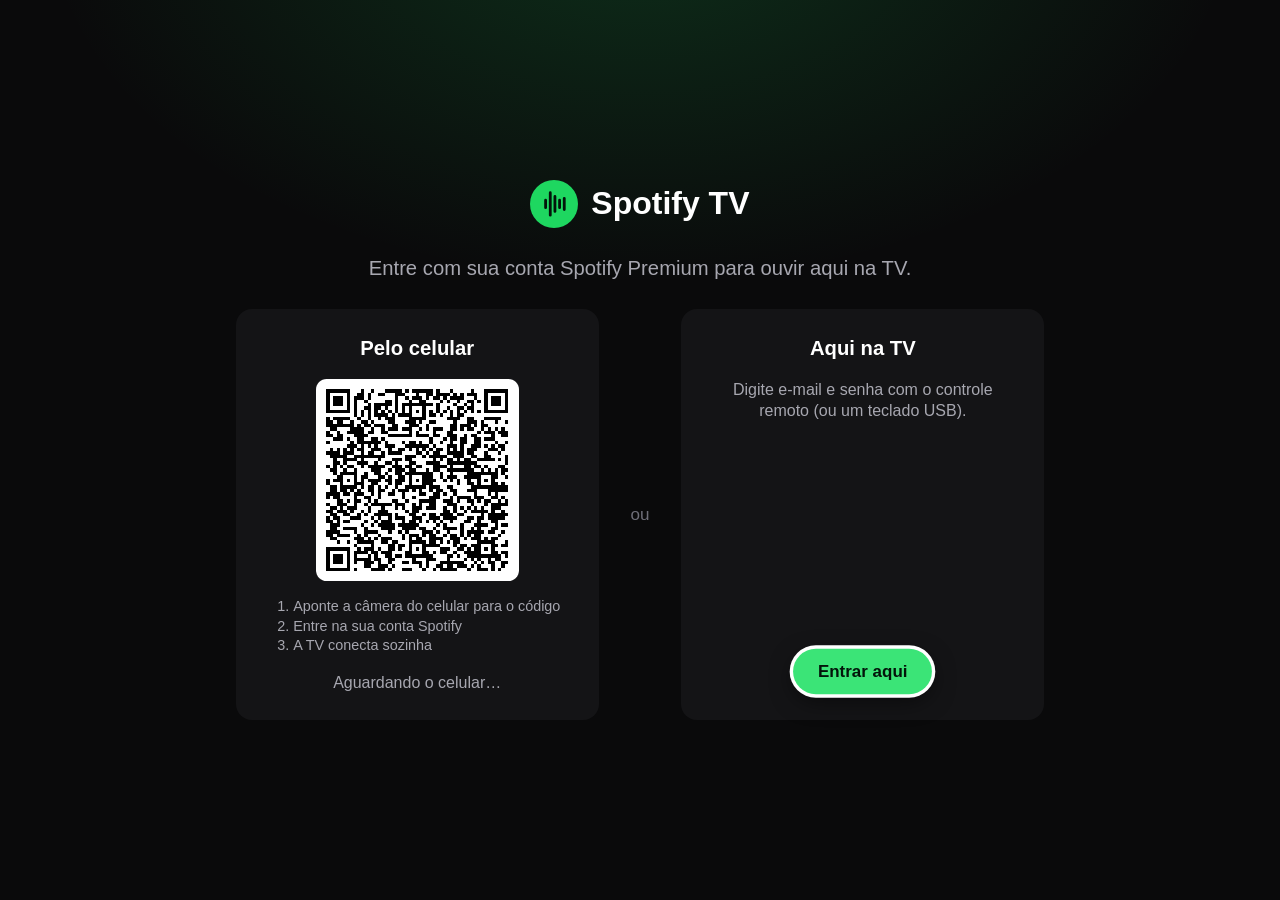
==== index.html @ 514348ba "Letras sincronizadas via LRCLIB na tela Tocando agora Co-Authored-By: Claude Opus 5.5 <noreply@anthr" ====
<!doctype html>
<html lang="pt-BR">
<head>
  <meta charset="utf-8">
  <meta name="viewport" content="width=device-width, initial-scale=1">
  <title>Spotify TV</title>
  <link rel="icon" href="data:,">
  <link rel="preconnect" href="https://api.spotify.com">
  <link rel="preconnect" href="https://i.scdn.co">
  <link rel="stylesheet" href="css/app.css">
  <script src="vendor/qrcode.js"></script>
  <script type="module" src="js/app.js"></script>
</head>
<body>
  <div id="boot" class="boot"><div class="spinner"></div></div>

  <!-- Configuração pendente (sem Client ID) -->
  <section id="setup" class="screen setup" hidden>
    <div class="brand big"><span class="brand-mark" data-icon="waves"></span>Spotify TV</div>
    <h1>Falta configurar o Client ID</h1>
    <ol class="setup-steps">
      <li>Crie um app em <b>developer.spotify.com/dashboard</b> marcando “Web API” e “Web Playback SDK”.</li>
      <li>Em <b>Redirect URIs</b>, cadastre exatamente: <code id="setup-redirect"></code></li>
      <li>Copie o <b>Client ID</b> para <code>js/config.js</code> e publique de novo.</li>
    </ol>
  </section>

  <!-- Login -->
  <section id="login" class="screen login" hidden>
    <div class="brand big"><span class="brand-mark" data-icon="waves"></span>Spotify TV</div>
    <p class="login-lead">Entre com sua conta Spotify Premium para ouvir aqui na TV.</p>
    <div class="login-options">
      <div class="login-card">
        <h2>Pelo celular</h2>
        <div id="qr" class="qr"><div class="spinner"></div></div>
        <ol class="steps">
          <li>Aponte a câmera do celular para o código</li>
          <li>Entre na sua conta Spotify</li>
          <li>A TV conecta sozinha</li>
        </ol>
        <p id="pair-status" class="muted">Aguardando o celular…</p>
      </div>
      <div class="login-or">ou</div>
      <div class="login-card">
        <h2>Aqui na TV</h2>
        <p class="muted">Digite e-mail e senha com o controle remoto (ou um teclado USB).</p>
        <div class="btn primary" data-focus data-autofocus data-action="login-tv">Entrar aqui</div>
      </div>
    </div>
    <p id="login-error" class="login-error" hidden></p>
  </section>

  <!-- App -->
  <div id="app" class="app" hidden>
    <nav id="sidebar" class="sidebar" data-zone data-clip data-exits="right">
      <div class="brand"><span class="slot"><span class="brand-mark" data-icon="waves"></span></span><span class="label">Spotify TV</span></div>
      <div class="nav-item" data-focus data-key="nav-home" data-action="nav" data-view="home"><span class="slot" data-icon="home" data-dual></span><span class="label">Início</span></div>
      <div class="nav-item" data-focus data-key="nav-search" data-action="nav" data-view="search"><span class="slot" data-icon="search" data-dual></span><span class="label">Buscar</span></div>
      <div class="nav-item" data-focus data-key="nav-library" data-action="nav" data-view="library"><span class="slot" data-icon="library" data-dual></span><span class="label">Biblioteca</span></div>
      <div class="nav-item" data-focus data-key="nav-np" data-action="now-playing"><span class="slot" data-icon="nowPlaying" data-dual></span><span class="label">Tocando agora</span></div>
      <div class="nav-item" data-focus data-key="nav-devices" data-action="nav" data-view="devices"><span class="slot" data-icon="speaker" data-dual></span><span class="label">Dispositivos</span></div>

      <div class="sidebar-foot">
        <ul class="legend">
          <li><span class="slot"><i class="k-red"></i></span><span class="label">Tocando agora</span></li>
          <li><span class="slot"><i class="k-green"></i></span><span class="label">Buscar</span></li>
          <li><span class="slot"><i class="k-yellow"></i></span><span class="label">Biblioteca</span></li>
          <li><span class="slot"><i class="k-blue"></i></span><span class="label">Dispositivos</span></li>
        </ul>
        <div id="user-chip" class="user-chip"></div>
      </div>
    </nav>

    <main id="content" class="content" data-zone data-exits="left down"></main>

    <footer id="mini" class="mini empty" data-zone data-exits="up left">
      <div class="mini-track" data-focus data-key="mini-open" data-action="now-playing">
        <img id="mini-art" class="mini-art blank" alt="">
        <div class="mini-text"><div id="mini-title" class="mini-title"></div><div id="mini-artist" class="mini-artist"></div></div>
      </div>
      <div class="mini-center">
        <div class="mini-controls">
          <div class="cbtn" data-focus data-key="mini-prev" data-action="prev" data-icon="prev"></div>
          <div class="cbtn main" id="mini-toggle" data-focus data-key="mini-toggle" data-action="toggle"></div>
          <div class="cbtn" data-focus data-key="mini-next" data-action="next" data-icon="next"></div>
        </div>
        <div class="mini-progress"><span id="mini-pos">0:00</span><div class="bar"><div id="mini-bar" class="bar-fill"></div></div><span id="mini-dur">0:00</span></div>
      </div>
      <div id="mini-device" class="mini-device"></div>
    </footer>
  </div>

  <!-- Tocando agora (tela cheia) -->
  <section id="np" class="np" hidden>
    <img id="np-bg-art" class="np-bg-art" alt="">
    <div class="np-bg"></div>
    <div class="np-top"><div class="eyebrow" id="np-device"></div><div id="np-clock" class="np-clock"></div></div>
    <div class="np-main">
      <img id="np-art" class="np-art" alt="">
      <div class="np-info" data-zone data-exits="right">
        <div class="np-text">
          <h1 id="np-title" class="np-title"></h1>
          <div id="np-artist" class="np-artist"></div>
          <div id="np-album" class="np-album"></div>
        </div>
        <div class="np-progress" data-focus data-seek data-key="np-seek" data-action="seek">
          <div class="bar"><div id="np-bar" class="bar-fill"></div></div>
          <div class="np-times"><span id="np-pos">0:00</span><span id="np-dur">0:00</span></div>
        </div>
        <div class="np-controls">
          <div class="cbtn" id="np-shuffle" data-focus data-key="np-shuffle" data-action="shuffle" data-icon="shuffle"></div>
          <div class="cbtn" data-focus data-key="np-prev" data-action="prev" data-icon="prev"></div>
          <div class="cbtn main" id="np-toggle" data-focus data-autofocus data-key="np-toggle" data-action="toggle"></div>
          <div class="cbtn" data-focus data-key="np-next" data-action="next" data-icon="next"></div>
          <div class="cbtn" id="np-repeat" data-focus data-key="np-repeat" data-action="repeat"></div>
          <div class="cbtn" id="np-like" data-focus data-key="np-like" data-action="like"></div>
        </div>
        <div class="np-actions">
          <div class="cbtn pill" id="np-lyrics-btn" data-focus data-key="np-lyrics" data-action="lyrics"><span class="pill-ic" data-icon="lyrics"></span><span>Letra</span></div>
        </div>
      </div>
      <aside class="np-queue" id="np-queue" data-zone data-exits="left" hidden>
        <div class="eyebrow">A seguir</div>
        <div id="np-queue-list" class="np-queue-list"></div>
      </aside>
    </div>
    <div class="np-hint">Na barra de progresso, ◀ ▶ volta/avança 10s · Voltar fecha</div>

    <!-- Letra em tela cheia -->
    <div id="np-lyrics" class="np-lyrics" hidden>
      <div class="lyr-side">
        <img id="lyr-art" class="lyr-art" alt="">
        <div id="lyr-title" class="lyr-title"></div>
        <div id="lyr-artist" class="lyr-artist"></div>
        <div class="bar"><div id="lyr-bar" class="bar-fill"></div></div>
      </div>
      <div id="lyr-scroll" class="lyr-scroll"><div id="lyr-lines" class="lyr-lines"></div></div>
      <div class="lyr-focus" data-focus data-autofocus data-seek data-key="lyr" data-action="toggle"></div>
      <div class="lyr-foot"><span id="lyr-hint">OK pausa · ◀ ▶ 10s · Voltar fecha a letra</span><span>Letras: LRCLIB</span></div>
    </div>
  </section>

  <div id="dialog" class="dialog" hidden>
    <div class="dialog-box">
      <p id="dialog-text"></p>
      <div class="dialog-actions">
        <div class="btn primary" id="dialog-ok" data-focus data-autofocus data-action="dialog-ok"></div>
        <div class="btn" data-focus data-action="dialog-cancel">Cancelar</div>
      </div>
    </div>
  </div>

  <div id="toast" class="toast" role="status" hidden></div>
</body>
</html>
---- css/app.css ----
/* 1rem = 16px em 1920 de largura; escala sozinho para 1280 (720p) */
:root {
  --bg: #0a0a0b;
  --surface: #141416;
  --surface-2: #1d1d20;
  --surface-3: #2a2a2f;
  --text: #ffffff;
  --muted: #a7a7b0;
  --faint: #6e6e78;
  --accent: #1ed760;
  --accent-ink: #03140a;
  --focus: #ffffff;
  --rail: 7rem;
  --sidebar: 19rem;
  --mini: 8rem;
  --np-rgb: 40, 40, 48;
  color-scheme: dark;
}

* { box-sizing: border-box; }
html { font-size: calc(100vw / 120); background: var(--bg); }
html, body { margin: 0; height: 100%; overflow: hidden; }
body {
  background: var(--bg);
  color: var(--text);
  font-family: "Inter", "Roboto", "Helvetica Neue", Arial, sans-serif;
  font-size: 1.5rem;
  line-height: 1.35;
  -webkit-font-smoothing: antialiased;
  user-select: none;
  cursor: default;
}
[hidden] { display: none !important; }
img { display: block; }
h1, h2, p { margin: 0; }
h1 { font-size: 3rem; font-weight: 800; letter-spacing: -0.02em; }
h2 { font-size: 1.9rem; font-weight: 700; }
.muted { color: var(--muted); }
.ic { width: 1.6em; height: 1.6em; fill: currentColor; flex: none; display: block; }

[data-focus] { scroll-margin: 3rem 4rem; transition: transform 140ms ease, background-color 140ms ease, color 140ms ease, box-shadow 140ms ease; }

/* ---- Boot / spinner ---- */
.boot { position: fixed; inset: 0; display: grid; place-items: center; }
.spinner {
  width: 4rem; height: 4rem; border-radius: 50%;
  border: 0.4rem solid var(--surface-3); border-top-color: var(--accent);
  animation: spin 0.9s linear infinite;
}
@keyframes spin { to { transform: rotate(360deg); } }
.loading { display: grid; place-items: center; min-height: 50vh; }

/* ---- Marca ---- */
.brand { display: flex; align-items: center; gap: 0.8rem; font-size: 1.6rem; font-weight: 800; padding: 0 0 2rem; }
.brand-mark { display: grid; place-items: center; width: 2.6rem; height: 2.6rem; border-radius: 50%; background: var(--accent); color: var(--accent-ink); }
.brand-mark .ic { width: 1.6rem; height: 1.6rem; }
.brand.big { font-size: 3rem; padding: 0; gap: 1.2rem; }
.brand.big .brand-mark { width: 4.5rem; height: 4.5rem; }
.brand.big .brand-mark .ic { width: 2.8rem; height: 2.8rem; }

/* ---- Botões ---- */
.btn {
  display: inline-flex; align-items: center; justify-content: center; gap: 0.7rem;
  padding: 1rem 2.2rem; border-radius: 999px;
  background: var(--surface-3); color: var(--text);
  font-size: 1.5rem; font-weight: 700; white-space: nowrap;
}
.btn .ic { width: 1.9rem; height: 1.9rem; }
.btn.primary { background: var(--accent); color: var(--accent-ink); }
.btn.is-focused { background: var(--focus); color: #000; transform: scale(1.06); box-shadow: 0 0.6rem 2rem rgba(0,0,0,0.5); }
.btn.primary.is-focused { background: #3be477; color: var(--accent-ink); box-shadow: 0 0 0 0.3rem var(--focus), 0 0.6rem 2rem rgba(0,0,0,0.5); }

/* ---- Telas de login/setup ---- */
.screen {
  position: fixed; inset: 0; display: flex; flex-direction: column; align-items: center; justify-content: center;
  gap: 2.5rem; padding: 4rem;
  background: radial-gradient(80rem 50rem at 50% -10%, rgba(30, 215, 96, 0.18), transparent 70%), var(--bg);
}
.login-lead { font-size: 1.9rem; color: var(--muted); }
.login-options { display: flex; align-items: stretch; gap: 3rem; }
.login-card {
  width: 34rem; padding: 2.5rem; border-radius: 1.5rem; background: var(--surface);
  display: flex; flex-direction: column; align-items: center; gap: 1.5rem; text-align: center;
}
.login-card .btn { margin-top: auto; }
.login-or { align-self: center; color: var(--faint); font-size: 1.6rem; }
.qr { width: 19rem; height: 19rem; display: grid; place-items: center; border-radius: 1rem; background: var(--surface-2); overflow: hidden; }
.qr svg { width: 100%; height: 100%; display: block; }
.qr-note { padding: 1.5rem; color: var(--muted); font-size: 1.3rem; }
.steps { margin: 0; padding-left: 1.8rem; text-align: left; color: var(--muted); font-size: 1.35rem; }
.login-error { color: #ff8a8a; font-size: 1.5rem; }
.setup h1 { font-size: 2.6rem; }
.setup-steps { max-width: 70rem; font-size: 1.6rem; line-height: 1.6; color: var(--muted); }
.setup-steps b { color: var(--text); }
code { font-family: ui-monospace, Menlo, monospace; font-size: 0.9em; background: var(--surface-3); padding: 0.15em 0.5em; border-radius: 0.4em; color: var(--text); word-break: break-all; }

/* ---- Layout do app ---- */
.app {
  position: fixed; inset: 0; display: grid;
  grid-template-columns: var(--rail) minmax(0, 1fr);
  grid-template-rows: minmax(0, 1fr) var(--mini);
}
.sidebar {
  grid-column: 1; grid-row: 1 / 3; position: relative; z-index: 30; width: var(--rail); overflow: hidden;
  display: flex; flex-direction: column; gap: 0.4rem;
  padding: 2.5rem 1.2rem 2rem; background: #000;
  transition: width 220ms ease, box-shadow 220ms ease;
}
.app.nav-open .sidebar { width: var(--sidebar); box-shadow: 3rem 0 6rem rgba(0,0,0,0.85); }
.sidebar .label { opacity: 0; transition: opacity 140ms ease; white-space: nowrap; }
.app.nav-open .sidebar .label { opacity: 1; transition-delay: 70ms; }
.sidebar > .nav-item, .sidebar > .brand { width: calc(var(--sidebar) - 2.4rem); flex: none; }
.content::after {
  content: ''; position: absolute; inset: 0; z-index: 5; pointer-events: none;
  background: rgba(0,0,0,0.5); opacity: 0; transition: opacity 220ms ease;
}
.app.nav-open .content::after { opacity: 1; }
/* Coluna fixa de ícones: tudo no menu (marca, itens, teclas, avatar) centraliza nela,
   então fica alinhado tanto recolhido quanto aberto. */
.sidebar { --slot: calc(var(--rail) - 2.4rem); }
.sidebar .slot { width: var(--slot); flex: none; display: flex; align-items: center; justify-content: center; }
.sidebar .brand, .nav-item, .legend li, .user-chip { gap: 0.3rem; }
.nav-item {
  display: flex; align-items: center; white-space: nowrap; padding: 0.95rem 0; border-radius: 0.8rem;
  color: var(--muted); font-size: 1.45rem; font-weight: 700;
}
.nav-item .ic { width: 2.3rem; height: 2.3rem; }
.nav-item .ic-on, .nav-item.active .ic-off, .nav-item.is-focused .ic-off { display: none; }
.nav-item.active .ic-on, .nav-item.is-focused .ic-on { display: block; }
.nav-item.active { color: var(--text); }
.nav-item.active .ic { color: var(--accent); }
.nav-item.is-focused { background: var(--focus); color: #000; transform: scale(1.03); }
.nav-item.is-focused .ic { color: #000; }
.sidebar-foot { margin-top: auto; display: flex; flex-direction: column; gap: 1.6rem; }
.legend { list-style: none; margin: 0; padding: 0; display: grid; gap: 0.6rem; font-size: 1.05rem; color: var(--faint); }
.legend li { display: flex; align-items: center; }
.legend i { display: block; width: 1.5rem; height: 0.9rem; border-radius: 0.45rem; }
.k-red { background: #e5383b; } .k-green { background: #2fbf4a; } .k-yellow { background: #f2c230; } .k-blue { background: #3478f6; }
.user-chip { display: flex; align-items: center; font-size: 1.2rem; color: var(--muted); min-height: 2.8rem; }
.user-chip img, .user-chip .ic { width: 2.8rem; height: 2.8rem; border-radius: 50%; object-fit: cover; }
.user-chip .ic { padding: 0.5rem; background: var(--surface-3); }
.user-chip .label { overflow: hidden; text-overflow: ellipsis; white-space: nowrap; }

.content { position: relative; overflow: hidden; }
.view { position: absolute; inset: 0; overflow-x: hidden; overflow-y: auto; padding: 2.8rem 3.5rem 4rem 3rem; scrollbar-width: none; }
.view::-webkit-scrollbar, .row-track::-webkit-scrollbar, .search-results::-webkit-scrollbar { display: none; }
.view > h1 { margin-bottom: 2rem; }
.view { animation: view-in 260ms ease-out both; }
@keyframes view-in { from { opacity: 0; transform: translateY(1rem); } to { opacity: 1; transform: none; } }
.card-art img, .hero-art img, .track-art img, .home-hero-art img, .q-item img { opacity: 0; transition: opacity 350ms ease; }
img.loaded { opacity: 1; }
img.broken { visibility: hidden; }
.greeting { font-size: 3.2rem; margin-bottom: 1.6rem; }
.home-hero {
  --hero-rgb: 60, 60, 70;
  position: relative; display: flex; align-items: center; gap: 3rem; min-height: 22rem;
  padding: 2.5rem; margin-bottom: 3rem; border-radius: 1.5rem; overflow: hidden; background: var(--surface);
}
.home-hero-bg {
  position: absolute; inset: 0;
  background:
    linear-gradient(105deg, rgba(var(--hero-rgb), 0.9), rgba(var(--hero-rgb), 0.35) 55%, rgba(var(--hero-rgb), 0.1)),
    linear-gradient(0deg, rgba(0,0,0,0.35), transparent 60%);
}
.home-hero-art { position: relative; width: 17rem; height: 17rem; flex: none; border-radius: 0.8rem; overflow: hidden; background: var(--surface-2); box-shadow: 0 1.5rem 3.5rem rgba(0,0,0,0.5); }
.home-hero-art img { width: 100%; height: 100%; object-fit: cover; }
.home-hero-info { position: relative; min-width: 0; display: flex; flex-direction: column; gap: 0.5rem; }
.home-hero .eyebrow { color: rgba(255,255,255,0.8); }
.home-hero-title { font-size: 3.4rem; font-weight: 800; line-height: 1.05; letter-spacing: -0.02em; display: -webkit-box; -webkit-line-clamp: 2; -webkit-box-orient: vertical; overflow: hidden; }
.home-hero-sub { font-size: 1.5rem; color: rgba(255,255,255,0.85); overflow: hidden; text-overflow: ellipsis; white-space: nowrap; }
.home-hero .hero-actions { margin-top: 1rem; }
.row h2, .section h2 { letter-spacing: -0.01em; }
.lead { color: var(--muted); font-size: 1.6rem; margin: -1rem 0 2.2rem; }
.note { color: var(--muted); font-size: 1.4rem; padding: 1.5rem 0; max-width: 70rem; }
.empty-state { display: flex; flex-direction: column; align-items: flex-start; gap: 1.5rem; color: var(--muted); font-size: 1.6rem; padding: 4rem 0; max-width: 60rem; }

/* ---- Fileiras e grades de cards ---- */
.row { margin-bottom: 2.2rem; }
.row h2, .section h2 { margin-bottom: 0.4rem; }
.section { margin: 2.5rem 0 1rem; }
.row-track {
  display: flex; gap: 1.6rem; overflow-x: auto; overflow-y: hidden; scrollbar-width: none;
  padding: 1rem 1rem 1rem 0.6rem; margin: 0 -1rem 0 -0.6rem;
}
.grid { display: grid; grid-template-columns: repeat(auto-fill, 13.5rem); gap: 1.6rem 1.6rem; padding: 1rem 0.6rem; margin: 0 -0.6rem; }

.card { flex: none; width: 13.5rem; scroll-margin: 6rem 4rem 3rem; }
.card-art {
  position: relative; aspect-ratio: 1; border-radius: 0.6rem; overflow: hidden; background: var(--surface-2);
  box-shadow: 0 0.5rem 1.5rem rgba(0,0,0,0.4); transition: box-shadow 140ms ease;
}
.card-art img { width: 100%; height: 100%; object-fit: cover; }
.card.round .card-art { border-radius: 50%; }
.card-title { margin-top: 0.8rem; font-size: 1.35rem; font-weight: 700; overflow: hidden; text-overflow: ellipsis; white-space: nowrap; }
.card-sub { font-size: 1.15rem; color: var(--muted); overflow: hidden; text-overflow: ellipsis; white-space: nowrap; }
.card.is-focused { transform: scale(1.07); }
.card.is-focused .card-art { box-shadow: 0 0 0 0.3rem var(--focus), 0 1rem 2.5rem rgba(0,0,0,0.6); }
.card.round.is-focused .card-title { text-align: center; }
.card.round .card-title, .card.round .card-sub { text-align: center; }
.card-badge {
  position: absolute; right: 0.7rem; bottom: 0.7rem; width: 2.8rem; height: 2.8rem; border-radius: 50%;
  background: var(--accent); display: none; align-items: center; justify-content: center;
  box-shadow: 0 0.4rem 1rem rgba(0,0,0,0.5);
}
.card.is-playing .card-badge { display: flex; }
.card-badge .eq { display: inline-flex; height: 1.2rem; }
.card-badge .eq i { background: var(--accent-ink); }
.card.paused .eq i { animation-play-state: paused; }
.card.is-playing .card-title { color: var(--accent); }
.art-ph { width: 100%; height: 100%; display: grid; place-items: center; color: var(--faint); background: var(--surface-2); }
.art-ph .ic { width: 40%; height: 40%; }
.liked-art {
  width: 100%; height: 100%; display: grid; place-items: center; color: #fff;
  background: linear-gradient(135deg, #4b2bdb, #8f9be8);
}
.liked-art .ic { width: 42%; height: 42%; }

/* ---- Esqueletos ---- */
.sk { position: relative; overflow: hidden; background: var(--surface-2); border-radius: 0.5rem; }
.sk::after {
  content: ''; position: absolute; inset: 0; transform: translateX(-100%);
  background: linear-gradient(90deg, transparent, rgba(255,255,255,0.07), transparent);
  animation: shimmer 1.3s ease-in-out infinite;
}
@keyframes shimmer { to { transform: translateX(100%); } }
.sk-line { height: 1.1rem; width: 80%; margin-top: 0.8rem; }
.sk-line.short { width: 45%; }
.sk-title { height: 1.9rem; width: 18rem; margin: 0.4rem 0 0.6rem; }
.sk-h1 { height: 3.4rem; width: 30rem; }
.sk-h1.greet { margin-bottom: 1.6rem; }
.sk-btn { width: 11rem; height: 3.8rem; border-radius: 999px; }
.sk-hero { min-height: 22rem; }
.sk-card .card-art { box-shadow: none; }
.is-skeleton .row-track { overflow: hidden; }
.is-skeleton .hero-info { flex: 1; gap: 1rem; }

/* ---- Cabeçalho de playlist/álbum/artista ---- */
.hero { display: flex; align-items: flex-end; gap: 3rem; margin-bottom: 2.5rem; }
.hero-art { width: 19rem; height: 19rem; flex: none; border-radius: 0.8rem; overflow: hidden; box-shadow: 0 1.5rem 4rem rgba(0,0,0,0.6); background: var(--surface-2); }
.hero-art img { width: 100%; height: 100%; object-fit: cover; }
.hero-art.round { border-radius: 50%; }
.hero-info { min-width: 0; display: flex; flex-direction: column; gap: 0.6rem; }
.eyebrow { font-size: 1.15rem; font-weight: 700; letter-spacing: 0.12em; text-transform: uppercase; color: var(--muted); }
.hero h1 { font-size: 4rem; line-height: 1.05; display: -webkit-box; -webkit-line-clamp: 2; -webkit-box-orient: vertical; overflow: hidden; }
.hero-desc { color: var(--muted); font-size: 1.35rem; display: -webkit-box; -webkit-line-clamp: 2; -webkit-box-orient: vertical; overflow: hidden; max-width: 70rem; }
.hero-meta { color: var(--muted); font-size: 1.35rem; }
.hero-actions { display: flex; gap: 1.2rem; margin-top: 1.2rem; flex-wrap: wrap; }

/* ---- Lista de faixas ---- */
.tracks { display: flex; flex-direction: column; gap: 0.2rem; }
.track {
  display: grid; grid-template-columns: 3.5rem 4rem minmax(0, 1fr) minmax(0, 0.7fr) 5rem; align-items: center; gap: 1.2rem;
  padding: 0.6rem 1.2rem; border-radius: 0.6rem; scroll-margin: 6rem 0 4rem;
}
.track:not(:has(.track-art)) { grid-template-columns: 3.5rem minmax(0, 1fr) 5rem; }
.track:has(.track-art):not(:has(.track-album)) { grid-template-columns: 3.5rem 4rem minmax(0, 1fr) 5rem; }
.track-num { color: var(--muted); font-size: 1.3rem; text-align: right; font-variant-numeric: tabular-nums; }
.track-art { width: 4rem; height: 4rem; border-radius: 0.35rem; overflow: hidden; background: var(--surface-2); }
.track-art img { width: 100%; height: 100%; object-fit: cover; }
.track-main { min-width: 0; }
.track-title { font-size: 1.45rem; font-weight: 600; overflow: hidden; text-overflow: ellipsis; white-space: nowrap; }
.track-artist, .track-album { font-size: 1.2rem; color: var(--muted); overflow: hidden; text-overflow: ellipsis; white-space: nowrap; }
.track-dur { font-size: 1.25rem; color: var(--muted); text-align: right; font-variant-numeric: tabular-nums; }
.explicit { display: inline-block; font-size: 0.8rem; font-weight: 800; background: var(--muted); color: #000; border-radius: 0.2rem; padding: 0 0.35rem; margin-right: 0.5rem; vertical-align: 0.15em; }
.track.is-focused { background: var(--focus); color: #000; transform: scale(1.01); }
.track.is-focused .track-num, .track.is-focused .track-artist, .track.is-focused .track-album, .track.is-focused .track-dur { color: #333; }
.track.is-playing .track-title { color: var(--accent); }
.track.is-playing.is-focused .track-title { color: #0a7a33; }
.eq { display: none; height: 1.3rem; gap: 0.18rem; align-items: flex-end; justify-content: flex-end; }
.eq i { width: 0.25rem; height: 100%; background: var(--accent); transform-origin: bottom; animation: eq 0.9s ease-in-out infinite; }
.eq i:nth-child(2) { animation-delay: -0.3s; } .eq i:nth-child(3) { animation-delay: -0.6s; }
.track.is-playing .eq { display: inline-flex; }
.track.is-playing .track-num > span:first-child { display: none; }
.track.paused .eq i { animation-play-state: paused; }
@keyframes eq { 0%, 100% { transform: scaleY(0.3); } 50% { transform: scaleY(1); } }
.btn.more { align-self: flex-start; margin: 1.5rem 0 0 1rem; }

/* ---- Busca ---- */
.search-view { display: grid; grid-template-columns: 31rem minmax(0, 1fr); gap: 3rem; overflow: hidden; }
.search-left { display: flex; flex-direction: column; gap: 1.5rem; }
.search-box {
  display: flex; align-items: center; gap: 0.8rem; height: 4.5rem; padding: 0 1.4rem;
  border-radius: 0.8rem; background: var(--surface-2); font-size: 1.7rem; font-weight: 600; overflow: hidden; white-space: nowrap;
}
.search-box .ic { color: var(--muted); width: 2.1rem; height: 2.1rem; }
.caret { width: 0.15rem; height: 2rem; background: var(--accent); animation: blink 1s steps(1) infinite; flex: none; margin-left: -0.5rem; }
@keyframes blink { 50% { opacity: 0; } }
.kbd { display: grid; grid-template-columns: repeat(6, 1fr); gap: 0.55rem; }
.key {
  height: 4.4rem; display: grid; place-items: center; border-radius: 0.6rem;
  background: var(--surface-2); font-size: 1.7rem; font-weight: 600; text-transform: uppercase;
}
.key .ic { width: 2rem; height: 2rem; }
.key.wide2 { grid-column: span 2; font-size: 1.25rem; text-transform: none; }
.key.wide3 { grid-column: span 3; font-size: 1.25rem; text-transform: none; }
.key.is-focused { background: var(--focus); color: #000; transform: scale(1.08); }
.hint { font-size: 1.1rem; color: var(--faint); }
.search-results { position: relative; overflow-y: auto; overflow-x: hidden; scrollbar-width: none; padding-bottom: 3rem; margin-right: -1rem; padding-right: 1rem; }
.search-results .section:first-child { margin-top: 0; }

/* ---- Dispositivos ---- */
.devices { display: grid; grid-template-columns: repeat(auto-fill, minmax(26rem, 1fr)); gap: 1.2rem; }
.device { display: flex; align-items: center; gap: 1.2rem; padding: 1.4rem 1.6rem; border-radius: 1rem; background: var(--surface-2); }
.device .ic { width: 2.6rem; height: 2.6rem; color: var(--muted); }
.device-name { font-size: 1.5rem; font-weight: 700; }
.device-sub { font-size: 1.15rem; color: var(--muted); }
.device.active { box-shadow: inset 0 0 0 0.2rem var(--accent); }
.device.active .ic { color: var(--accent); }
.device.disabled { opacity: 0.55; }
.device.is-focused { background: var(--focus); color: #000; transform: scale(1.03); opacity: 1; }
.device.is-focused .ic, .device.is-focused .device-sub { color: #333; }
.actions-row { display: flex; gap: 1.2rem; margin: 2.2rem 0 3rem; }
.diag { display: grid; grid-template-columns: 16rem minmax(0, 1fr); gap: 0.6rem 1.5rem; font-size: 1.2rem; margin: 1rem 0 0; }
.diag dt { color: var(--muted); }
.diag dd { margin: 0; word-break: break-word; }

/* ---- Mini player ---- */
.mini {
  grid-column: 2; display: grid; grid-template-columns: minmax(0, 1fr) auto minmax(0, 1fr); align-items: center; gap: 2rem;
  padding: 0 3rem; background: var(--surface); border-top: 1px solid #222;
}
.mini-track { display: flex; align-items: center; gap: 1.2rem; min-width: 0; padding: 0.5rem; border-radius: 0.7rem; justify-self: start; max-width: 100%; }
.mini-track.is-focused { background: var(--surface-3); box-shadow: 0 0 0 0.25rem var(--focus); }
.mini-art { width: 5rem; height: 5rem; border-radius: 0.4rem; object-fit: cover; background: var(--surface-2); flex: none; }
.mini-text { min-width: 0; }
.mini-title { font-size: 1.4rem; font-weight: 700; overflow: hidden; text-overflow: ellipsis; white-space: nowrap; }
.mini-artist { font-size: 1.15rem; color: var(--muted); overflow: hidden; text-overflow: ellipsis; white-space: nowrap; }
.mini-center { display: flex; flex-direction: column; align-items: center; gap: 0.5rem; width: 40rem; }
.mini-controls { display: flex; align-items: center; gap: 1.2rem; }
.mini-progress { display: flex; align-items: center; gap: 1rem; width: 100%; font-size: 1rem; color: var(--muted); font-variant-numeric: tabular-nums; }
.mini-progress .bar { flex: 1; }
.mini-device { justify-self: end; display: flex; align-items: center; gap: 0.6rem; font-size: 1.15rem; color: var(--accent); min-width: 0; }
.mini-device .ic { width: 1.6rem; height: 1.6rem; }
.mini-device span { overflow: hidden; text-overflow: ellipsis; white-space: nowrap; }
.mini.empty .mini-center { opacity: 0.4; }

.bar { height: 0.35rem; border-radius: 1rem; background: rgba(255,255,255,0.18); overflow: hidden; }
.bar-fill { height: 100%; background: var(--text); transform-origin: left; transform: scaleX(0); transition: transform 500ms linear; }

.cbtn { width: 3.6rem; height: 3.6rem; display: grid; place-items: center; border-radius: 50%; color: var(--text); }
.cbtn .ic { width: 2.2rem; height: 2.2rem; }
.cbtn.main { background: var(--text); color: #000; }
.cbtn.is-focused { background: var(--surface-3); box-shadow: 0 0 0 0.25rem var(--focus); transform: scale(1.12); }
.cbtn.main.is-focused { background: var(--accent); color: var(--accent-ink); }
.cbtn.on { color: var(--accent); }
.cbtn.disabled { opacity: 0.4; }

/* ---- Tocando agora ---- */
.np { position: fixed; inset: 0; z-index: 50; display: flex; flex-direction: column; justify-content: center; overflow: hidden; background: #050505; }
.np-bg-art {
  position: absolute; left: -10%; top: -10%; width: 120%; height: 120%; object-fit: cover;
  filter: blur(5rem) saturate(1.6); opacity: 0.55; transition: opacity 600ms ease;
}
.np-bg {
  position: absolute; inset: 0;
  background:
    radial-gradient(90rem 60rem at 25% 40%, rgba(var(--np-rgb), 0.45), transparent 70%),
    linear-gradient(180deg, rgba(0,0,0,0.1), rgba(0,0,0,0.7) 90%);
  box-shadow: inset 0 0 18rem rgba(var(--np-rgb), 0.5);
}
.np-top { position: absolute; top: 2.8rem; left: 6rem; right: 6rem; display: flex; align-items: center; justify-content: space-between; }
.np-top .eyebrow { display: flex; align-items: center; gap: 0.7rem; color: rgba(255,255,255,0.8); }
.np-top .eyebrow .ic { width: 1.6rem; height: 1.6rem; color: var(--accent); }
.np-clock { font-size: 2.2rem; font-weight: 600; font-variant-numeric: tabular-nums; color: rgba(255,255,255,0.9); }
.np-main { position: relative; display: flex; align-items: center; gap: 4.5rem; padding: 0 6rem; }
.np-art { width: 32rem; height: 32rem; flex: none; border-radius: 1rem; object-fit: cover; background: var(--surface-2); box-shadow: 0 2.5rem 6rem rgba(0,0,0,0.6); }
.np-info { flex: 1; min-width: 0; display: flex; flex-direction: column; gap: 0.6rem; }
.np-text { display: flex; flex-direction: column; gap: 0.5rem; }
.np-title { font-size: 4.2rem; line-height: 1.05; display: -webkit-box; -webkit-line-clamp: 2; -webkit-box-orient: vertical; overflow: hidden; }
.np-artist { font-size: 2.1rem; font-weight: 600; overflow: hidden; text-overflow: ellipsis; white-space: nowrap; }
.np-album { font-size: 1.5rem; color: rgba(255,255,255,0.65); overflow: hidden; text-overflow: ellipsis; white-space: nowrap; }
.swap { animation: swap-in 500ms ease-out both; }
@keyframes swap-in { from { opacity: 0; transform: translateY(1.2rem); } to { opacity: 1; transform: none; } }
.np-progress { margin-top: 2.2rem; padding: 1rem; margin-left: -1rem; margin-right: -1rem; border-radius: 0.8rem; }
.np-progress .bar { height: 0.5rem; transition: height 140ms ease; }
.np-progress.is-focused { background: rgba(255,255,255,0.08); box-shadow: 0 0 0 0.25rem var(--focus); }
.np-progress.is-focused .bar { height: 0.9rem; }
.np-times { display: flex; justify-content: space-between; margin-top: 0.6rem; font-size: 1.3rem; color: rgba(255,255,255,0.75); font-variant-numeric: tabular-nums; }
.np-controls { display: flex; align-items: center; gap: 1.6rem; margin-top: 1.2rem; }
.np-controls .cbtn { width: 5rem; height: 5rem; }
.np-controls .cbtn .ic { width: 2.8rem; height: 2.8rem; }
.np-controls .cbtn.main { width: 7rem; height: 7rem; }
.np-controls .cbtn.main .ic { width: 3.6rem; height: 3.6rem; }
.np-actions { display: flex; gap: 1rem; margin-top: 1.4rem; }
.cbtn.pill {
  width: auto; height: 4.2rem; display: flex; gap: 0.6rem; padding: 0 1.6rem 0 1.3rem; border-radius: 999px;
  background: rgba(255,255,255,0.12); font-size: 1.3rem; font-weight: 700;
}
.cbtn.pill .pill-ic { display: flex; }
.cbtn.pill .ic { width: 2.2rem; height: 2.2rem; }
.cbtn.pill.is-focused { background: var(--focus); color: #000; }
.np-queue {
  width: 27rem; flex: none; align-self: center; display: flex; flex-direction: column; gap: 0.9rem;
  padding: 1.6rem; border-radius: 1.2rem; background: rgba(0,0,0,0.28);
}
.np-queue-list { display: flex; flex-direction: column; gap: 0.3rem; }
.q-item { display: flex; align-items: center; gap: 1rem; padding: 0.6rem; border-radius: 0.7rem; }
.q-item img, .q-ph { width: 4.2rem; height: 4.2rem; flex: none; border-radius: 0.35rem; object-fit: cover; background: var(--surface-2); }
.q-text { min-width: 0; }
.q-title { font-size: 1.25rem; font-weight: 700; overflow: hidden; text-overflow: ellipsis; white-space: nowrap; }
.q-artist { font-size: 1.05rem; color: rgba(255,255,255,0.65); overflow: hidden; text-overflow: ellipsis; white-space: nowrap; }
.q-item.is-focused { background: var(--focus); color: #000; transform: scale(1.03); }
.q-item.is-focused .q-artist { color: #333; }
.np-hint { position: absolute; bottom: 2.5rem; left: 0; right: 0; text-align: center; font-size: 1.15rem; color: rgba(255,255,255,0.45); }

/* ---- Letra ---- */
.np.lyrics-open .np-main, .np.lyrics-open .np-hint { display: none; }
.np-lyrics {
  position: absolute; inset: 8.5rem 6rem 5rem; display: grid; grid-template-columns: 24rem minmax(0, 1fr);
  gap: 6rem; align-items: center;
}
.lyr-side { display: flex; flex-direction: column; gap: 0.6rem; min-width: 0; }
.lyr-art { width: 24rem; height: 24rem; margin-bottom: 1rem; border-radius: 0.8rem; object-fit: cover; background: var(--surface-2); box-shadow: 0 2rem 5rem rgba(0,0,0,0.55); }
.lyr-title { font-size: 2rem; font-weight: 800; line-height: 1.15; display: -webkit-box; -webkit-line-clamp: 2; -webkit-box-orient: vertical; overflow: hidden; }
.lyr-artist { font-size: 1.4rem; color: rgba(255,255,255,0.75); overflow: hidden; text-overflow: ellipsis; white-space: nowrap; }
.lyr-side .bar { margin-top: 1rem; }
.lyr-scroll {
  position: relative; height: 100%; overflow: hidden;
  -webkit-mask-image: linear-gradient(transparent, #000 14%, #000 82%, transparent);
  mask-image: linear-gradient(transparent, #000 14%, #000 82%, transparent);
}
.lyr-lines { position: relative; transition: transform 550ms cubic-bezier(0.2, 0.7, 0.2, 1); }
.lyr-line {
  margin: 0 0 1.3rem; font-size: 3.1rem; font-weight: 800; line-height: 1.22; letter-spacing: -0.01em;
  color: rgba(255,255,255,0.42); transform-origin: left center; transition: color 300ms ease, transform 300ms ease;
}
.lyr-line.past { color: rgba(255,255,255,0.22); }
.lyr-line.active { color: #fff; transform: scale(1.04); }
.lyr-lines.is-plain .lyr-line { margin-bottom: 0.4rem; font-size: 2.2rem; font-weight: 700; color: rgba(255,255,255,0.88); }
.lyr-msg { font-size: 2.2rem; font-weight: 700; color: rgba(255,255,255,0.7); }
.lyr-focus { position: absolute; left: 0; top: 0; width: 1px; height: 1px; opacity: 0; }
.lyr-foot { position: absolute; left: 0; right: 0; bottom: -3rem; display: flex; justify-content: space-between; font-size: 1.1rem; color: rgba(255,255,255,0.45); }

/* ---- Diálogo e toast ---- */
.dialog { position: fixed; inset: 0; z-index: 90; display: grid; place-items: center; background: rgba(0,0,0,0.72); }
.dialog-box { min-width: 44rem; max-width: 60rem; padding: 3rem; border-radius: 1.4rem; background: var(--surface-2); box-shadow: 0 2rem 6rem rgba(0,0,0,0.7); }
.dialog-box p { font-size: 2rem; font-weight: 700; margin-bottom: 2.2rem; }
.dialog-actions { display: flex; gap: 1.2rem; }
.toast {
  position: fixed; z-index: 100; left: 50%; bottom: 10rem; transform: translateX(-50%);
  max-width: 80rem; padding: 1.1rem 2.2rem; border-radius: 999px;
  background: #f4f4f5; color: #000; font-size: 1.4rem; font-weight: 600; text-align: center;
  box-shadow: 0 1rem 3rem rgba(0,0,0,0.5);
}
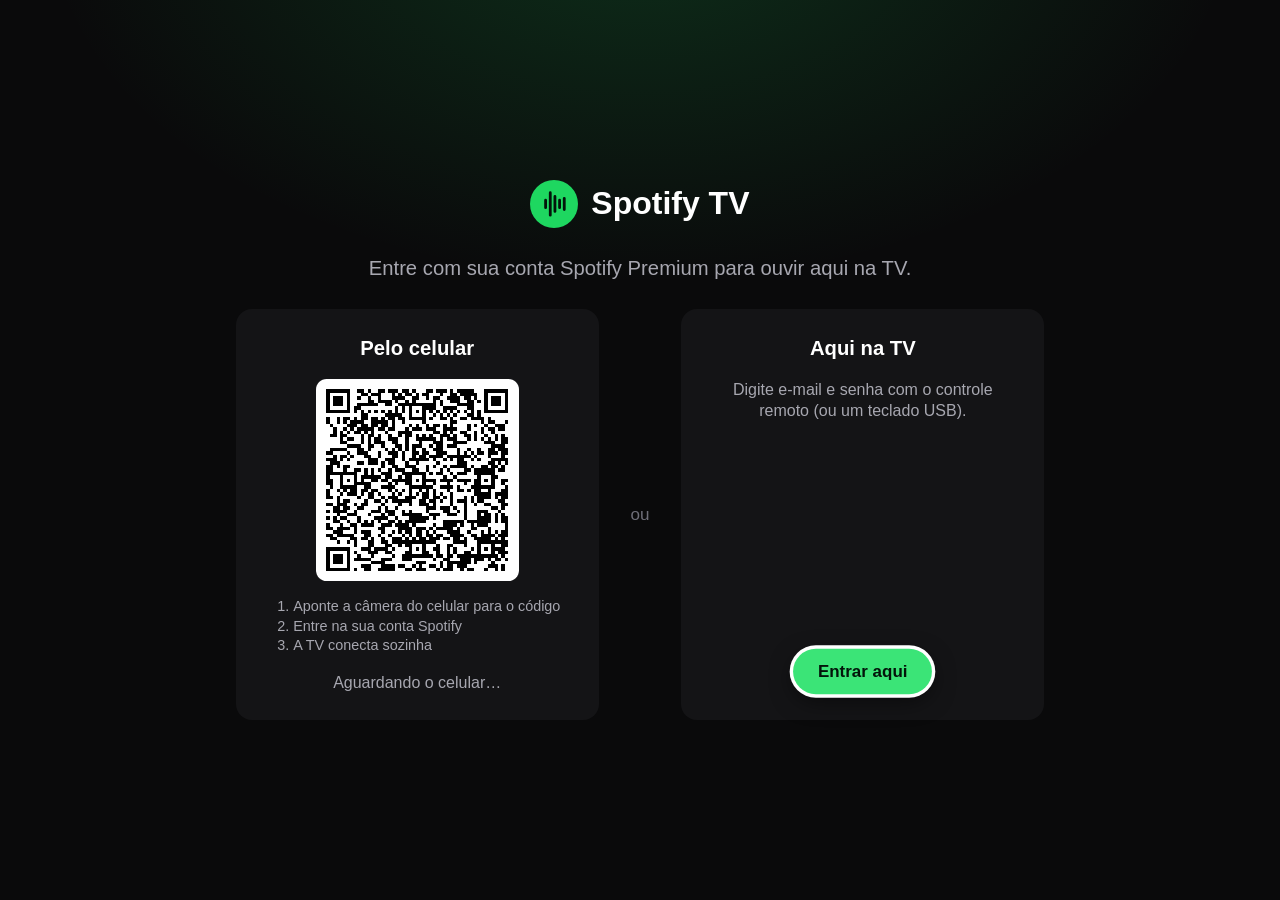
==== commit 336d54e5: "Letra na altura da capa com o player embaixo Co-Authored-By: Claude Opus 5.5 <noreply@anthropic.com>" ====
--- a/index.html
+++ b/index.html
@@ -123,21 +123,12 @@
         <div class="eyebrow">A seguir</div>
         <div id="np-queue-list" class="np-queue-list"></div>
       </aside>
+      <div id="np-lyrics" class="np-lyrics" hidden>
+        <div id="lyr-scroll" class="lyr-scroll"><div id="lyr-lines" class="lyr-lines"></div></div>
+        <div class="lyr-credit">Letras: LRCLIB</div>
+      </div>
     </div>
     <div class="np-hint">Na barra de progresso, ◀ ▶ volta/avança 10s · Voltar fecha</div>
-
-    <!-- Letra em tela cheia -->
-    <div id="np-lyrics" class="np-lyrics" hidden>
-      <div class="lyr-side">
-        <img id="lyr-art" class="lyr-art" alt="">
-        <div id="lyr-title" class="lyr-title"></div>
-        <div id="lyr-artist" class="lyr-artist"></div>
-        <div class="bar"><div id="lyr-bar" class="bar-fill"></div></div>
-      </div>
-      <div id="lyr-scroll" class="lyr-scroll"><div id="lyr-lines" class="lyr-lines"></div></div>
-      <div class="lyr-focus" data-focus data-autofocus data-seek data-key="lyr" data-action="toggle"></div>
-      <div class="lyr-foot"><span id="lyr-hint">OK pausa · ◀ ▶ 10s · Voltar fecha a letra</span><span>Letras: LRCLIB</span></div>
-    </div>
   </section>
 
   <div id="dialog" class="dialog" hidden>
--- a/css/app.css
+++ b/css/app.css
@@ -403,33 +403,46 @@
 .q-item.is-focused .q-artist { color: #333; }
 .np-hint { position: absolute; bottom: 2.5rem; left: 0; right: 0; text-align: center; font-size: 1.15rem; color: rgba(255,255,255,0.45); }
 
-/* ---- Letra ---- */
-.np.lyrics-open .np-main, .np.lyrics-open .np-hint { display: none; }
-.np-lyrics {
-  position: absolute; inset: 8.5rem 6rem 5rem; display: grid; grid-template-columns: 24rem minmax(0, 1fr);
-  gap: 6rem; align-items: center;
-}
-.lyr-side { display: flex; flex-direction: column; gap: 0.6rem; min-width: 0; }
-.lyr-art { width: 24rem; height: 24rem; margin-bottom: 1rem; border-radius: 0.8rem; object-fit: cover; background: var(--surface-2); box-shadow: 0 2rem 5rem rgba(0,0,0,0.55); }
-.lyr-title { font-size: 2rem; font-weight: 800; line-height: 1.15; display: -webkit-box; -webkit-line-clamp: 2; -webkit-box-orient: vertical; overflow: hidden; }
-.lyr-artist { font-size: 1.4rem; color: rgba(255,255,255,0.75); overflow: hidden; text-overflow: ellipsis; white-space: nowrap; }
-.lyr-side .bar { margin-top: 1rem; }
+/* ---- Letra ----
+   Modo letra reorganiza o "Tocando agora": capa + letra (mesma altura) em cima,
+   título, progresso e controles embaixo. */
+.np.lyrics-open .np-main {
+  display: grid; grid-template-columns: 26rem minmax(0, 1fr); grid-template-areas: "art lyrics" "info info";
+  column-gap: 5rem; row-gap: 2.6rem; align-items: center;
+}
+.np.lyrics-open .np-art { grid-area: art; width: 26rem; height: 26rem; }
+.np.lyrics-open .np-lyrics { grid-area: lyrics; }
+.np.lyrics-open .np-queue, .np.lyrics-open .np-hint, .np.lyrics-open .np-album { display: none; }
+.np.lyrics-open .np-info {
+  grid-area: info; display: grid; grid-template-columns: minmax(0, 1fr) auto minmax(0, 1fr);
+  grid-template-areas: "text text text" "progress progress progress" ". controls actions";
+  align-items: center; column-gap: 2rem; row-gap: 0.2rem;
+}
+.np.lyrics-open .np-text { grid-area: text; flex-direction: row; align-items: baseline; gap: 1.2rem; min-width: 0; }
+.np.lyrics-open .np-title { font-size: 2.6rem; -webkit-line-clamp: 1; flex: none; max-width: 60%; }
+.np.lyrics-open .np-artist { font-size: 1.6rem; color: rgba(255,255,255,0.75); }
+.np.lyrics-open .np-progress { grid-area: progress; margin-top: 0.6rem; }
+.np.lyrics-open .np-controls { grid-area: controls; margin-top: 0.2rem; }
+.np.lyrics-open .np-actions { grid-area: actions; justify-self: end; margin-top: 0; }
+.cbtn.pill.on { background: var(--accent); color: var(--accent-ink); }
+.cbtn.pill.on.is-focused { background: #3be477; box-shadow: 0 0 0 0.25rem var(--focus); }
+
+.np-lyrics { position: relative; height: 26rem; min-width: 0; }
 .lyr-scroll {
   position: relative; height: 100%; overflow: hidden;
-  -webkit-mask-image: linear-gradient(transparent, #000 14%, #000 82%, transparent);
-  mask-image: linear-gradient(transparent, #000 14%, #000 82%, transparent);
+  -webkit-mask-image: linear-gradient(transparent, #000 18%, #000 78%, transparent);
+  mask-image: linear-gradient(transparent, #000 18%, #000 78%, transparent);
 }
 .lyr-lines { position: relative; transition: transform 550ms cubic-bezier(0.2, 0.7, 0.2, 1); }
 .lyr-line {
-  margin: 0 0 1.3rem; font-size: 3.1rem; font-weight: 800; line-height: 1.22; letter-spacing: -0.01em;
-  color: rgba(255,255,255,0.42); transform-origin: left center; transition: color 300ms ease, transform 300ms ease;
+  margin: 0 0 0.9rem; font-size: 2.3rem; font-weight: 800; line-height: 1.25; letter-spacing: -0.01em;
+  color: rgba(255,255,255,0.4); transform-origin: left center; transition: color 300ms ease, transform 300ms ease;
 }
 .lyr-line.past { color: rgba(255,255,255,0.22); }
-.lyr-line.active { color: #fff; transform: scale(1.04); }
-.lyr-lines.is-plain .lyr-line { margin-bottom: 0.4rem; font-size: 2.2rem; font-weight: 700; color: rgba(255,255,255,0.88); }
-.lyr-msg { font-size: 2.2rem; font-weight: 700; color: rgba(255,255,255,0.7); }
-.lyr-focus { position: absolute; left: 0; top: 0; width: 1px; height: 1px; opacity: 0; }
-.lyr-foot { position: absolute; left: 0; right: 0; bottom: -3rem; display: flex; justify-content: space-between; font-size: 1.1rem; color: rgba(255,255,255,0.45); }
+.lyr-line.active { color: #fff; transform: scale(1.03); }
+.lyr-lines.is-plain .lyr-line { margin-bottom: 0.3rem; font-size: 1.8rem; font-weight: 700; color: rgba(255,255,255,0.85); }
+.lyr-msg { font-size: 1.9rem; font-weight: 700; color: rgba(255,255,255,0.7); }
+.lyr-credit { position: absolute; right: 0; bottom: -1.8rem; font-size: 1rem; color: rgba(255,255,255,0.4); }
 
 /* ---- Diálogo e toast ---- */
 .dialog { position: fixed; inset: 0; z-index: 90; display: grid; place-items: center; background: rgba(0,0,0,0.72); }
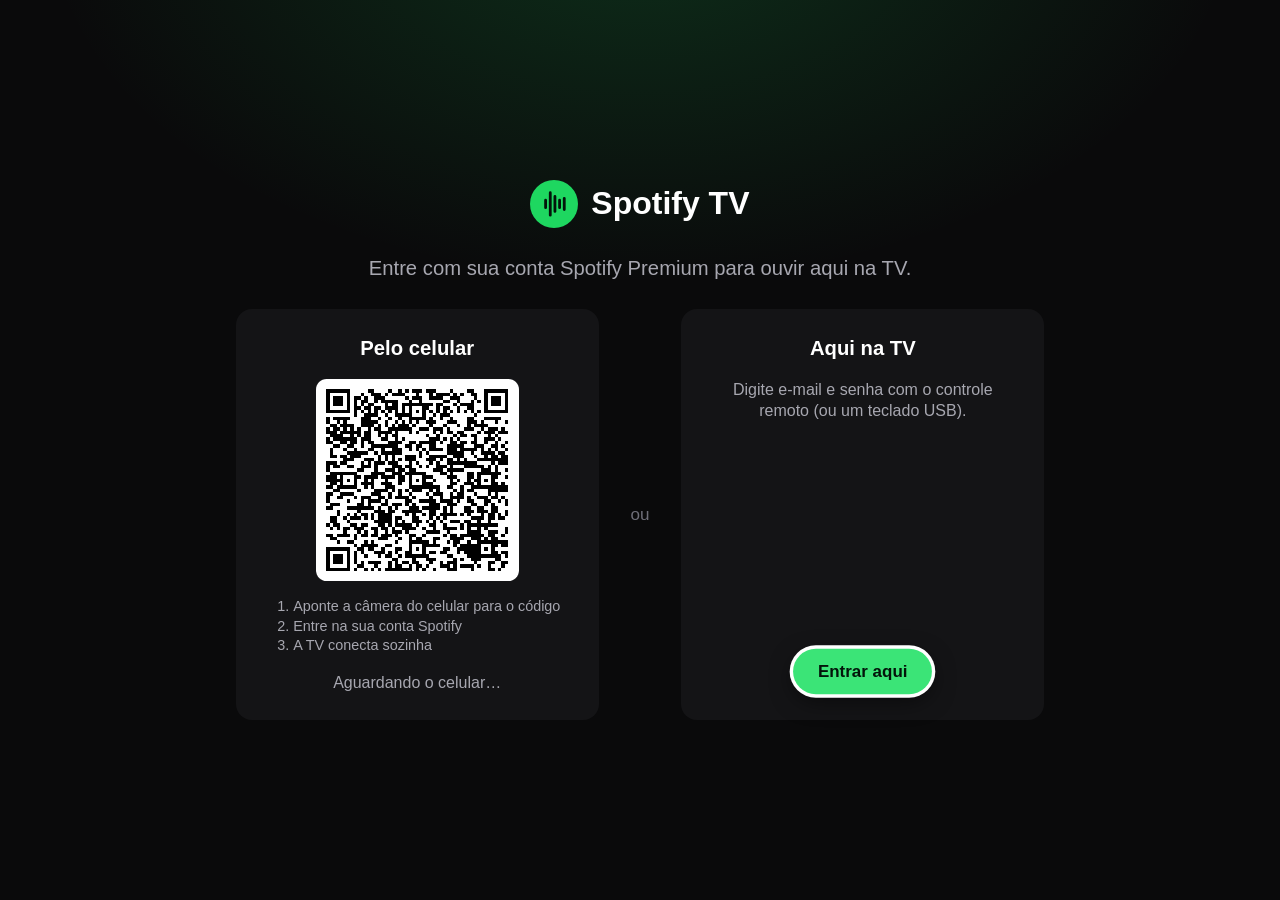
==== commit 1128cd9a: "Botão Voltar no player Co-Authored-By: Claude Opus 5.5 <noreply@anthropic.com>" ====
--- a/index.html
+++ b/index.html
@@ -116,6 +116,7 @@
           <div class="cbtn" id="np-like" data-focus data-key="np-like" data-action="like"></div>
         </div>
         <div class="np-actions">
+          <div class="cbtn pill" id="np-back-btn" data-focus data-key="np-back" data-action="np-back"><span class="pill-ic" data-icon="back"></span><span>Voltar</span></div>
           <div class="cbtn pill" id="np-lyrics-btn" data-focus data-key="np-lyrics" data-action="lyrics"><span class="pill-ic" data-icon="lyrics"></span><span>Letra</span></div>
         </div>
       </div>
--- a/css/app.css
+++ b/css/app.css
@@ -415,7 +415,7 @@
 .np.lyrics-open .np-queue, .np.lyrics-open .np-hint, .np.lyrics-open .np-album { display: none; }
 .np.lyrics-open .np-info {
   grid-area: info; display: grid; grid-template-columns: minmax(0, 1fr) auto minmax(0, 1fr);
-  grid-template-areas: "text text text" "progress progress progress" ". controls actions";
+  grid-template-areas: "text text text" "progress progress progress" "back controls actions";
   align-items: center; column-gap: 2rem; row-gap: 0.2rem;
 }
 .np.lyrics-open .np-text { grid-area: text; flex-direction: row; align-items: baseline; gap: 1.2rem; min-width: 0; }
@@ -423,7 +423,10 @@
 .np.lyrics-open .np-artist { font-size: 1.6rem; color: rgba(255,255,255,0.75); }
 .np.lyrics-open .np-progress { grid-area: progress; margin-top: 0.6rem; }
 .np.lyrics-open .np-controls { grid-area: controls; margin-top: 0.2rem; }
-.np.lyrics-open .np-actions { grid-area: actions; justify-self: end; margin-top: 0; }
+/* No modo letra, Voltar e Letra viram itens da grade: um em cada ponta da linha dos controles */
+.np.lyrics-open .np-actions { display: contents; }
+.np.lyrics-open #np-back-btn { grid-area: back; justify-self: start; }
+.np.lyrics-open #np-lyrics-btn { grid-area: actions; justify-self: end; }
 .cbtn.pill.on { background: var(--accent); color: var(--accent-ink); }
 .cbtn.pill.on.is-focused { background: #3be477; box-shadow: 0 0 0 0.25rem var(--focus); }
 
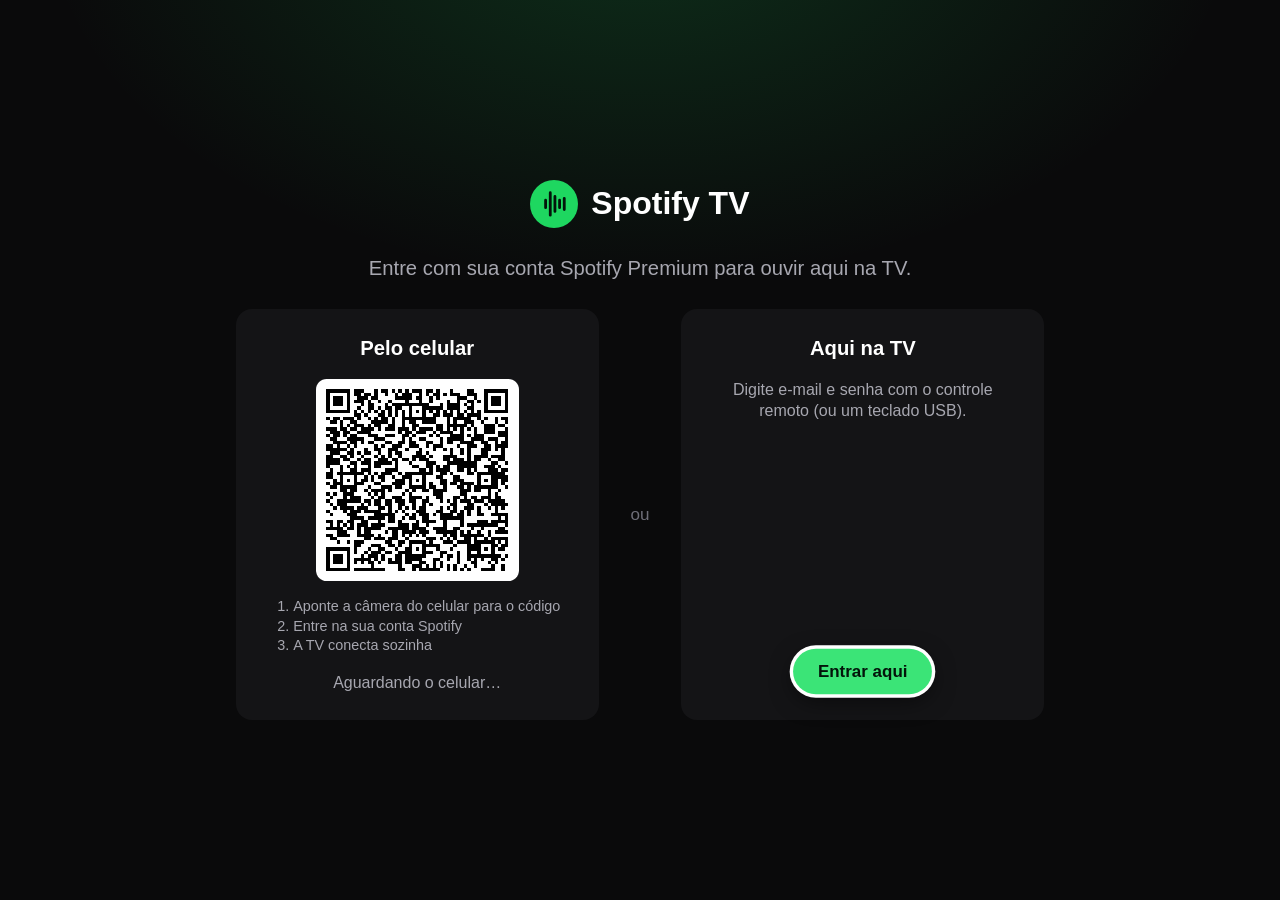
==== commit 8759c322: "Podcasts, audiolivros, fila, playlists, salvar/seguir, volume, favoritos por período e paginação de " ====
--- a/index.html
+++ b/index.html
@@ -57,6 +57,7 @@
       <div class="nav-item" data-focus data-key="nav-home" data-action="nav" data-view="home"><span class="slot" data-icon="home" data-dual></span><span class="label">Início</span></div>
       <div class="nav-item" data-focus data-key="nav-search" data-action="nav" data-view="search"><span class="slot" data-icon="search" data-dual></span><span class="label">Buscar</span></div>
       <div class="nav-item" data-focus data-key="nav-library" data-action="nav" data-view="library"><span class="slot" data-icon="library" data-dual></span><span class="label">Biblioteca</span></div>
+      <div class="nav-item" data-focus data-key="nav-podcasts" data-action="nav" data-view="podcasts"><span class="slot" data-icon="podcast" data-dual></span><span class="label">Podcasts</span></div>
       <div class="nav-item" data-focus data-key="nav-np" data-action="now-playing"><span class="slot" data-icon="nowPlaying" data-dual></span><span class="label">Tocando agora</span></div>
       <div class="nav-item" data-focus data-key="nav-devices" data-action="nav" data-view="devices"><span class="slot" data-icon="speaker" data-dual></span><span class="label">Dispositivos</span></div>
 
@@ -116,8 +117,18 @@
           <div class="cbtn" id="np-like" data-focus data-key="np-like" data-action="like"></div>
         </div>
         <div class="np-actions">
-          <div class="cbtn pill" id="np-back-btn" data-focus data-key="np-back" data-action="np-back"><span class="pill-ic" data-icon="back"></span><span>Voltar</span></div>
-          <div class="cbtn pill" id="np-lyrics-btn" data-focus data-key="np-lyrics" data-action="lyrics"><span class="pill-ic" data-icon="lyrics"></span><span>Letra</span></div>
+          <div class="np-actions-left">
+            <div class="cbtn pill" id="np-back-btn" data-focus data-key="np-back" data-action="np-back"><span class="pill-ic" data-icon="back"></span><span>Voltar</span></div>
+          </div>
+          <div class="np-actions-right">
+            <div class="vol" id="np-vol" hidden>
+              <div class="cbtn" data-focus data-key="np-vol-down" data-action="vol-down" data-icon="volDown"></div>
+              <span id="np-vol-val" class="vol-val"></span>
+              <div class="cbtn" data-focus data-key="np-vol-up" data-action="vol-up" data-icon="volUp"></div>
+            </div>
+            <div class="cbtn pill" id="np-more-btn" data-focus data-key="np-more" data-action="np-more"><span class="pill-ic" data-icon="more"></span><span>Mais</span></div>
+            <div class="cbtn pill" id="np-lyrics-btn" data-focus data-key="np-lyrics" data-action="lyrics"><span class="pill-ic" data-icon="lyrics"></span><span>Letra</span></div>
+          </div>
         </div>
       </div>
       <aside class="np-queue" id="np-queue" data-zone data-exits="left" hidden>
@@ -132,6 +143,18 @@
     <div class="np-hint">Na barra de progresso, ◀ ▶ volta/avança 10s · Voltar fecha</div>
   </section>
 
+  <!-- Menu de ações (⋯ das faixas, "Mais" do player) -->
+  <div id="menu" class="menu" hidden>
+    <div class="menu-panel">
+      <div class="menu-head">
+        <div class="eyebrow" id="menu-eyebrow"></div>
+        <div id="menu-title" class="menu-title"></div>
+        <div id="menu-sub" class="menu-sub"></div>
+      </div>
+      <div id="menu-items" class="menu-items view-scroll"></div>
+    </div>
+  </div>
+
   <div id="dialog" class="dialog" hidden>
     <div class="dialog-box">
       <p id="dialog-text"></p>
--- a/css/app.css
+++ b/css/app.css
@@ -170,6 +170,14 @@
 .home-hero-sub { font-size: 1.5rem; color: rgba(255,255,255,0.85); overflow: hidden; text-overflow: ellipsis; white-space: nowrap; }
 .home-hero .hero-actions { margin-top: 1rem; }
 .row h2, .section h2 { letter-spacing: -0.01em; }
+.tops { margin-bottom: 1rem; }
+.tops-head { display: flex; align-items: center; gap: 2rem; margin-bottom: 1.2rem; }
+.chips { display: flex; gap: 0.8rem; }
+.chip { padding: 0.55rem 1.4rem; border-radius: 999px; background: var(--surface-3); font-size: 1.2rem; font-weight: 700; color: var(--muted); }
+.chip.on { background: var(--text); color: #000; }
+.chip.is-focused { box-shadow: 0 0 0 0.25rem var(--accent); transform: scale(1.06); color: #000; background: var(--text); }
+.btn.save-btn.on { color: var(--accent); }
+.btn.save-btn.on.is-focused { color: #000; }
 .lead { color: var(--muted); font-size: 1.6rem; margin: -1rem 0 2.2rem; }
 .note { color: var(--muted); font-size: 1.4rem; padding: 1.5rem 0; max-width: 70rem; }
 .empty-state { display: flex; flex-direction: column; align-items: flex-start; gap: 1.5rem; color: var(--muted); font-size: 1.6rem; padding: 4rem 0; max-width: 60rem; }
@@ -248,6 +256,16 @@
 
 /* ---- Lista de faixas ---- */
 .tracks { display: flex; flex-direction: column; gap: 0.2rem; }
+.track-row { display: flex; align-items: center; gap: 0.6rem; }
+.track-row > .track { flex: 1; min-width: 0; }
+.track-more { width: 4rem; height: 4rem; flex: none; display: grid; place-items: center; border-radius: 50%; color: var(--faint); scroll-margin: 6rem 0 4rem; }
+.track-more .ic { width: 2.2rem; height: 2.2rem; }
+.track-more.is-focused { background: var(--focus); color: #000; transform: scale(1.08); }
+.track-row > .track.episode:has(.track-art) { grid-template-columns: 4rem minmax(0, 1fr) 7rem; }
+.track-row > .track.episode:not(:has(.track-art)) { grid-template-columns: 3.5rem minmax(0, 1fr) 7rem; }
+.ep-progress { height: 0.3rem; margin-top: 0.5rem; max-width: 22rem; border-radius: 1rem; background: rgba(255,255,255,0.15); overflow: hidden; }
+.ep-progress i { display: block; height: 100%; background: var(--accent); }
+.track.is-focused .ep-progress { background: rgba(0,0,0,0.15); }
 .track {
   display: grid; grid-template-columns: 3.5rem 4rem minmax(0, 1fr) minmax(0, 0.7fr) 5rem; align-items: center; gap: 1.2rem;
   padding: 0.6rem 1.2rem; border-radius: 0.6rem; scroll-margin: 6rem 0 4rem;
@@ -381,7 +399,13 @@
 .np-controls .cbtn .ic { width: 2.8rem; height: 2.8rem; }
 .np-controls .cbtn.main { width: 7rem; height: 7rem; }
 .np-controls .cbtn.main .ic { width: 3.6rem; height: 3.6rem; }
-.np-actions { display: flex; gap: 1rem; margin-top: 1.4rem; }
+.np-actions { display: flex; align-items: center; gap: 1rem; margin-top: 1.4rem; }
+.np-actions-left, .np-actions-right { display: flex; align-items: center; gap: 1rem; }
+.vol { display: flex; align-items: center; gap: 0.3rem; padding: 0 0.4rem; height: 4.2rem; border-radius: 999px; background: rgba(255,255,255,0.12); }
+.vol .cbtn { width: 3.4rem; height: 3.4rem; }
+.vol .cbtn .ic { width: 2rem; height: 2rem; }
+.vol .cbtn.is-focused { background: var(--focus); color: #000; box-shadow: none; transform: scale(1.08); }
+.vol-val { min-width: 3.6rem; text-align: center; font-size: 1.25rem; font-weight: 700; font-variant-numeric: tabular-nums; }
 .cbtn.pill {
   width: auto; height: 4.2rem; display: flex; gap: 0.6rem; padding: 0 1.6rem 0 1.3rem; border-radius: 999px;
   background: rgba(255,255,255,0.12); font-size: 1.3rem; font-weight: 700;
@@ -423,10 +447,10 @@
 .np.lyrics-open .np-artist { font-size: 1.6rem; color: rgba(255,255,255,0.75); }
 .np.lyrics-open .np-progress { grid-area: progress; margin-top: 0.6rem; }
 .np.lyrics-open .np-controls { grid-area: controls; margin-top: 0.2rem; }
-/* No modo letra, Voltar e Letra viram itens da grade: um em cada ponta da linha dos controles */
+/* No modo letra, os dois grupos de ações viram itens da grade: um em cada ponta da linha dos controles */
 .np.lyrics-open .np-actions { display: contents; }
-.np.lyrics-open #np-back-btn { grid-area: back; justify-self: start; }
-.np.lyrics-open #np-lyrics-btn { grid-area: actions; justify-self: end; }
+.np.lyrics-open .np-actions-left { grid-area: back; justify-self: start; }
+.np.lyrics-open .np-actions-right { grid-area: actions; justify-self: end; }
 .cbtn.pill.on { background: var(--accent); color: var(--accent-ink); }
 .cbtn.pill.on.is-focused { background: #3be477; box-shadow: 0 0 0 0.25rem var(--focus); }
 
@@ -446,6 +470,24 @@
 .lyr-lines.is-plain .lyr-line { margin-bottom: 0.3rem; font-size: 1.8rem; font-weight: 700; color: rgba(255,255,255,0.85); }
 .lyr-msg { font-size: 1.9rem; font-weight: 700; color: rgba(255,255,255,0.7); }
 .lyr-credit { position: absolute; right: 0; bottom: -1.8rem; font-size: 1rem; color: rgba(255,255,255,0.4); }
+
+/* ---- Menu de ações ---- */
+.menu { position: fixed; inset: 0; z-index: 80; background: rgba(0,0,0,0.55); display: flex; justify-content: flex-end; }
+.menu-panel {
+  width: 46rem; height: 100%; display: flex; flex-direction: column; padding: 4rem 2.5rem 3rem;
+  background: var(--surface-2); box-shadow: -2rem 0 6rem rgba(0,0,0,0.6); animation: menu-in 220ms ease-out;
+}
+@keyframes menu-in { from { transform: translateX(3rem); opacity: 0; } }
+.menu-head { padding: 0 1rem 2rem; border-bottom: 1px solid rgba(255,255,255,0.08); margin-bottom: 1.2rem; }
+.menu-title { font-size: 2.2rem; font-weight: 800; line-height: 1.15; margin-top: 0.4rem; display: -webkit-box; -webkit-line-clamp: 2; -webkit-box-orient: vertical; overflow: hidden; }
+.menu-sub { font-size: 1.3rem; color: var(--muted); margin-top: 0.3rem; overflow: hidden; text-overflow: ellipsis; white-space: nowrap; }
+.menu-items { position: relative; flex: 1; overflow-y: auto; scrollbar-width: none; padding: 0.3rem; }
+.menu-items::-webkit-scrollbar { display: none; }
+.menu-item { display: flex; align-items: center; gap: 1.2rem; padding: 1.1rem 1.2rem; border-radius: 0.8rem; font-size: 1.5rem; font-weight: 700; scroll-margin: 2rem 0; }
+.menu-item .ic { width: 2.3rem; height: 2.3rem; color: var(--muted); }
+.menu-item.is-focused { background: var(--focus); color: #000; }
+.menu-item.is-focused .ic { color: #000; }
+.menu-item span { overflow: hidden; text-overflow: ellipsis; white-space: nowrap; }
 
 /* ---- Diálogo e toast ---- */
 .dialog { position: fixed; inset: 0; z-index: 90; display: grid; place-items: center; background: rgba(0,0,0,0.72); }
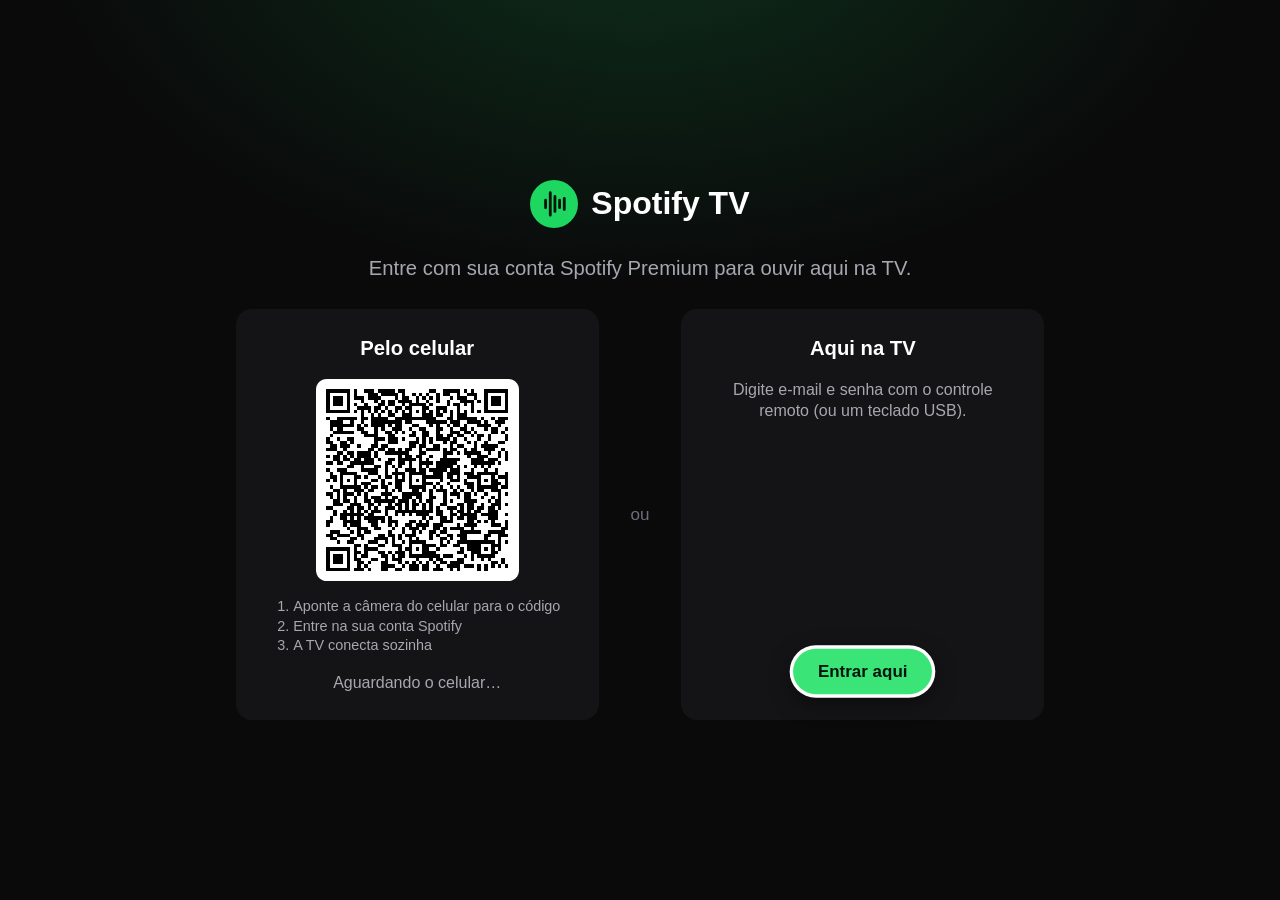
==== commit 9e72aeef: "Player: nome do artista e do álbum levam às páginas Co-Authored-By: Claude Opus 5.5 <noreply@anthrop" ====
--- a/index.html
+++ b/index.html
@@ -101,8 +101,8 @@
       <div class="np-info" data-zone data-exits="right">
         <div class="np-text">
           <h1 id="np-title" class="np-title"></h1>
-          <div id="np-artist" class="np-artist"></div>
-          <div id="np-album" class="np-album"></div>
+          <div id="np-artist" class="np-artist np-link" data-focus data-key="np-artist" data-action="np-goto" data-target="artist"></div>
+          <div id="np-album" class="np-album np-link" data-focus data-key="np-album" data-action="np-goto" data-target="album"></div>
         </div>
         <div class="np-progress" data-focus data-seek data-key="np-seek" data-action="seek">
           <div class="bar"><div id="np-bar" class="bar-fill"></div></div>
--- a/css/app.css
+++ b/css/app.css
@@ -279,6 +279,10 @@
 .track-title { font-size: 1.45rem; font-weight: 600; overflow: hidden; text-overflow: ellipsis; white-space: nowrap; }
 .track-artist, .track-album { font-size: 1.2rem; color: var(--muted); overflow: hidden; text-overflow: ellipsis; white-space: nowrap; }
 .track-dur { font-size: 1.25rem; color: var(--muted); text-align: right; font-variant-numeric: tabular-nums; }
+.pop { display: inline-block; width: 4rem; height: 0.35rem; margin-left: 1rem; vertical-align: 0.2em; border-radius: 1rem; background: rgba(255,255,255,0.15); overflow: hidden; }
+.pop i { display: block; height: 100%; border-radius: 1rem; background: var(--muted); }
+.track.is-focused .pop { background: rgba(0,0,0,0.15); }
+.track.is-focused .pop i { background: #333; }
 .explicit { display: inline-block; font-size: 0.8rem; font-weight: 800; background: var(--muted); color: #000; border-radius: 0.2rem; padding: 0 0.35rem; margin-right: 0.5rem; vertical-align: 0.15em; }
 .track.is-focused { background: var(--focus); color: #000; transform: scale(1.01); }
 .track.is-focused .track-num, .track.is-focused .track-artist, .track.is-focused .track-album, .track.is-focused .track-dur { color: #333; }
@@ -386,6 +390,9 @@
 .np-text { display: flex; flex-direction: column; gap: 0.5rem; }
 .np-title { font-size: 4.2rem; line-height: 1.05; display: -webkit-box; -webkit-line-clamp: 2; -webkit-box-orient: vertical; overflow: hidden; }
 .np-artist { font-size: 2.1rem; font-weight: 600; overflow: hidden; text-overflow: ellipsis; white-space: nowrap; }
+/* Artista e álbum no player são "links" focáveis: o foco abraça só o texto */
+.np-link { align-self: flex-start; max-width: 100%; padding: 0.1rem 0.7rem; margin-left: -0.7rem; border-radius: 0.6rem; }
+.np-link.is-focused { background: rgba(255,255,255,0.14); box-shadow: 0 0 0 0.25rem var(--focus); color: #fff; }
 .np-album { font-size: 1.5rem; color: rgba(255,255,255,0.65); overflow: hidden; text-overflow: ellipsis; white-space: nowrap; }
 .swap { animation: swap-in 500ms ease-out both; }
 @keyframes swap-in { from { opacity: 0; transform: translateY(1.2rem); } to { opacity: 1; transform: none; } }
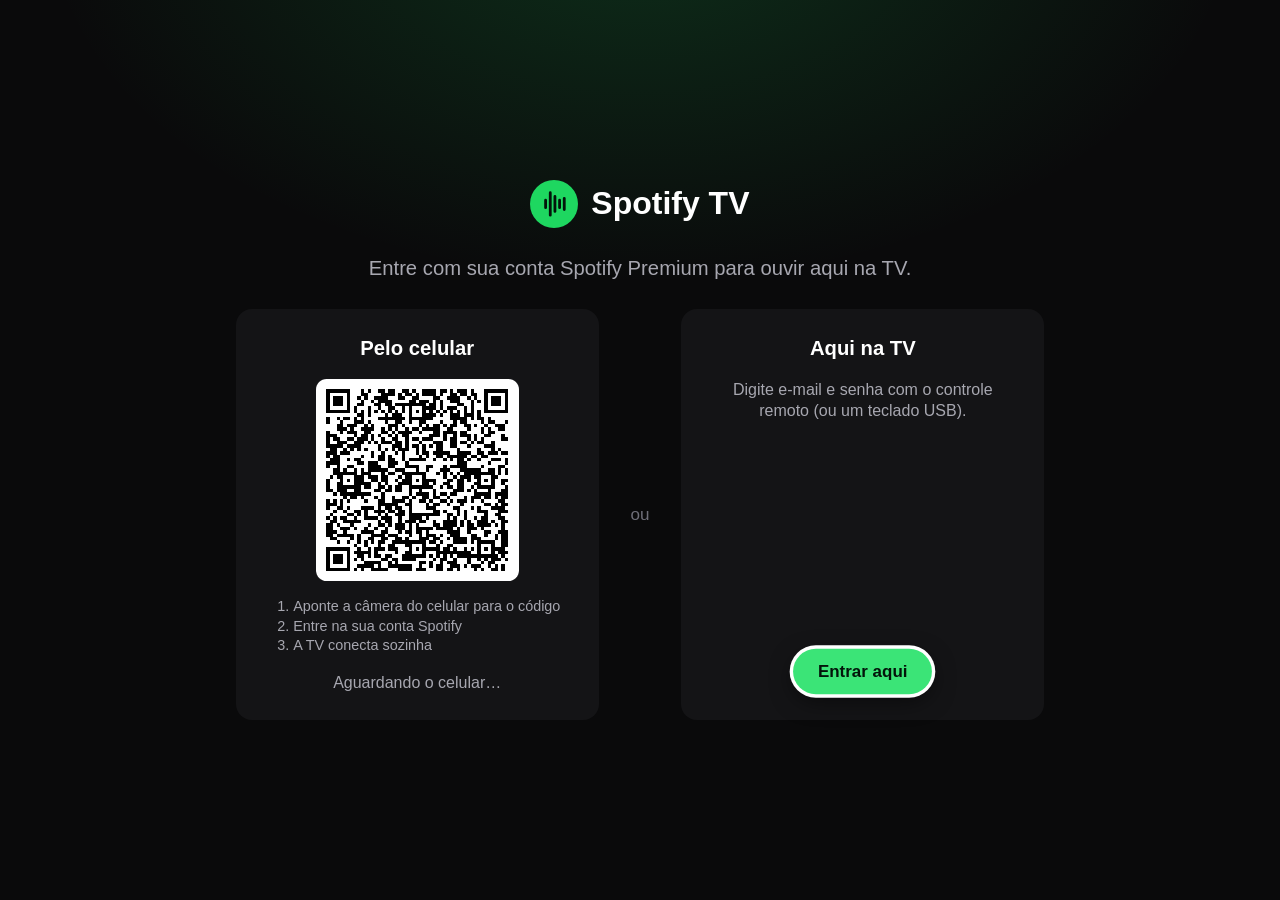
==== commit a659f29c: "Pareamento: celular troca o código e envia os tokens cifrados com ECDH para a TV; erros detalhados C" ====
--- a/index.html
+++ b/index.html
@@ -48,6 +48,7 @@
       </div>
     </div>
     <p id="login-error" class="login-error" hidden></p>
+    <p id="login-diag" class="login-diag" hidden></p>
   </section>
 
   <!-- App -->
--- a/css/app.css
+++ b/css/app.css
@@ -89,6 +89,7 @@
 .qr-note { padding: 1.5rem; color: var(--muted); font-size: 1.3rem; }
 .steps { margin: 0; padding-left: 1.8rem; text-align: left; color: var(--muted); font-size: 1.35rem; }
 .login-error { color: #ff8a8a; font-size: 1.5rem; }
+.login-diag { max-width: 90rem; color: var(--faint); font-size: 1.1rem; text-align: center; word-break: break-all; }
 .setup h1 { font-size: 2.6rem; }
 .setup-steps { max-width: 70rem; font-size: 1.6rem; line-height: 1.6; color: var(--muted); }
 .setup-steps b { color: var(--text); }
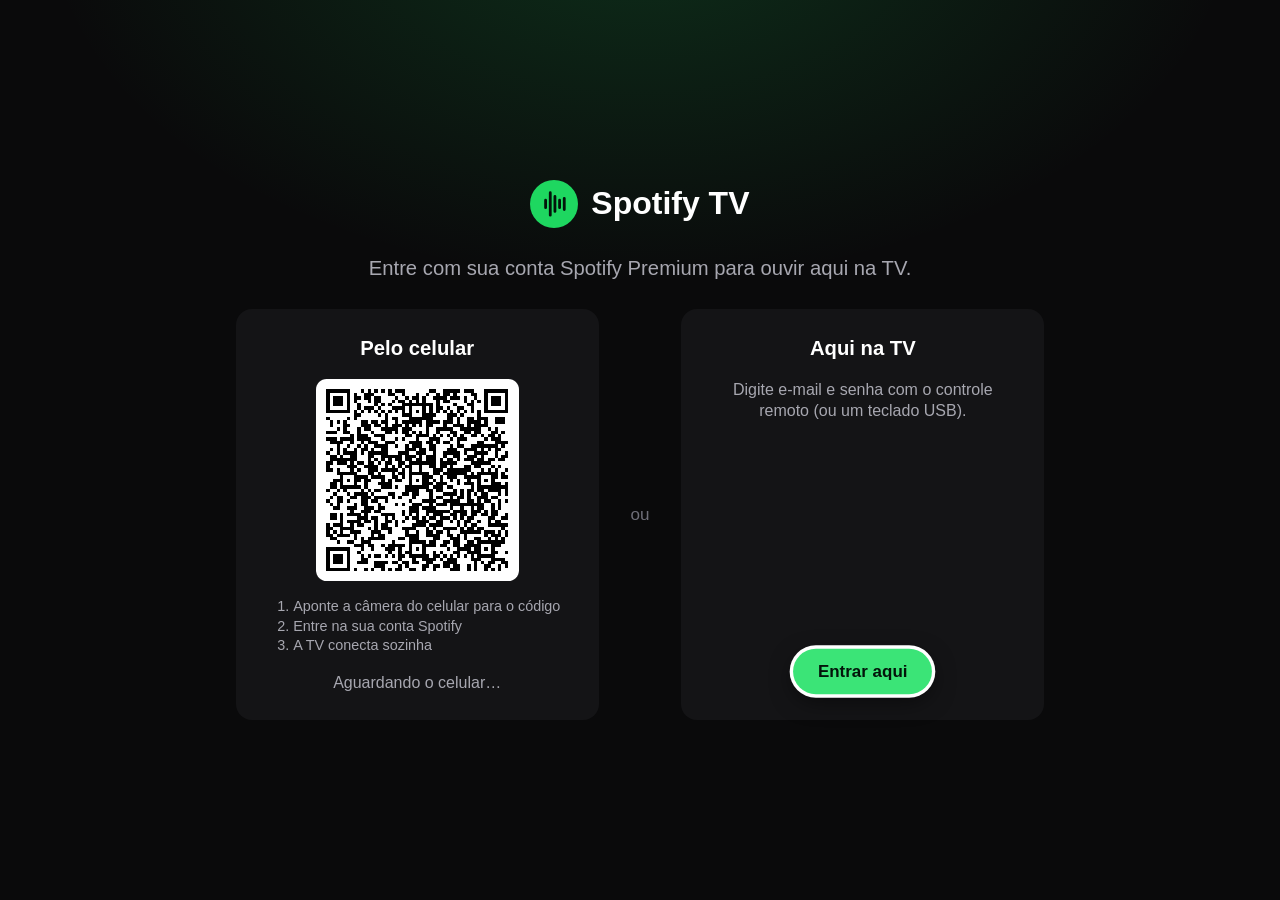
==== commit 16f358aa: "Code review: correções de bugs e desempenho - player: resposta antiga do polling não sobrescreve est" ====
--- a/index.html
+++ b/index.html
@@ -7,8 +7,10 @@
   <link rel="icon" href="data:,">
   <link rel="preconnect" href="https://api.spotify.com">
   <link rel="preconnect" href="https://i.scdn.co">
+  <link rel="preconnect" href="https://sdk.scdn.co">
+  <link rel="preconnect" href="https://accounts.spotify.com">
   <link rel="stylesheet" href="css/app.css">
-  <script src="vendor/qrcode.js"></script>
+  <script src="vendor/qrcode.js" defer></script>
   <script type="module" src="js/app.js"></script>
 </head>
 <body>
--- a/css/app.css
+++ b/css/app.css
@@ -373,6 +373,8 @@
 .np-bg-art {
   position: absolute; left: -10%; top: -10%; width: 120%; height: 120%; object-fit: cover;
   filter: blur(5rem) saturate(1.6); opacity: 0.55; transition: opacity 600ms ease;
+  /* Camada própria: o desfoque é calculado uma vez por capa, não a cada quadro da barra/letra */
+  will-change: transform; transform: translateZ(0);
 }
 .np-bg {
   position: absolute; inset: 0;
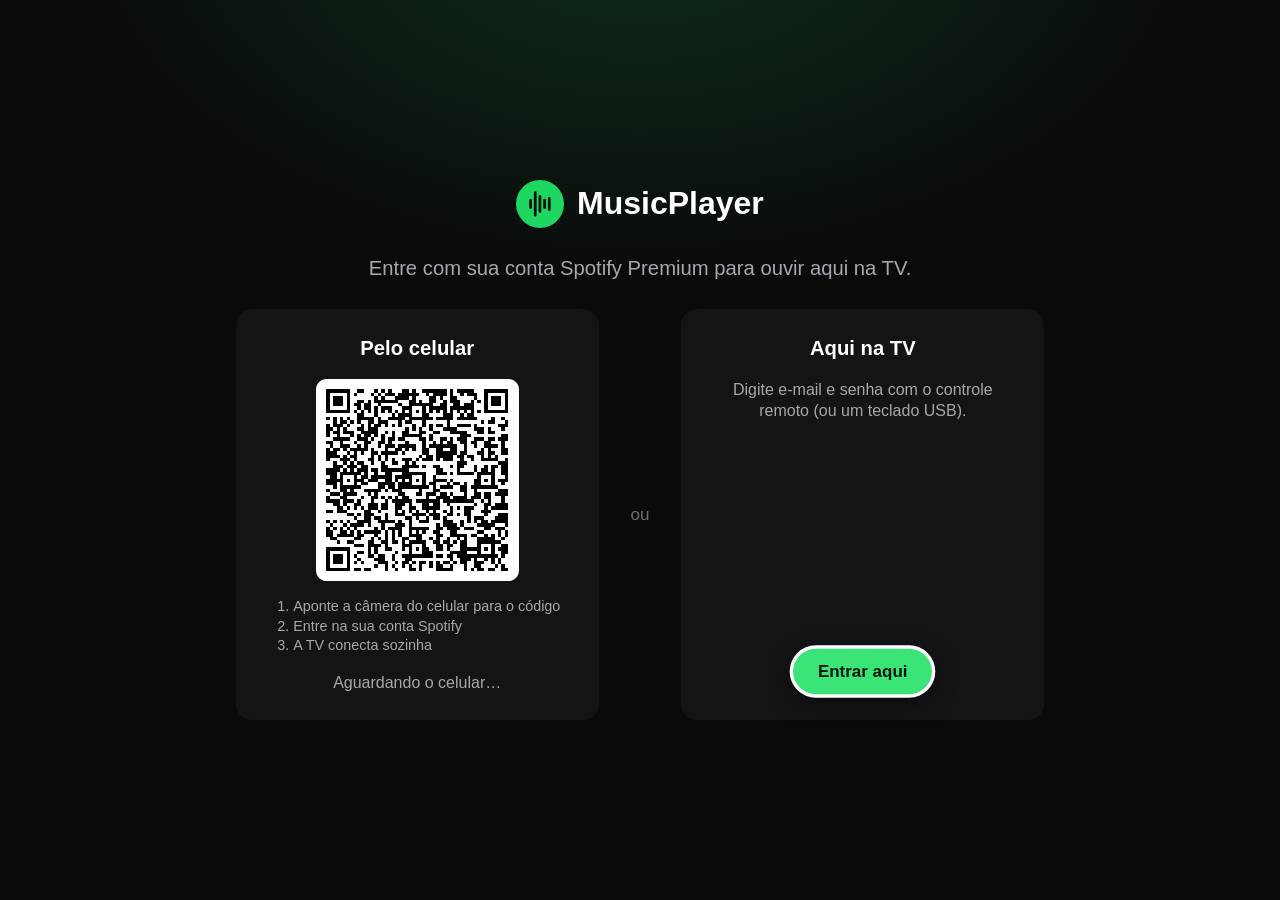
==== commit 4325a50d: "Renomeia o app para MusicPlayer Co-Authored-By: Claude Opus 5.5 <noreply@anthropic.com>" ====
--- a/index.html
+++ b/index.html
@@ -3,7 +3,7 @@
 <head>
   <meta charset="utf-8">
   <meta name="viewport" content="width=device-width, initial-scale=1">
-  <title>Spotify TV</title>
+  <title>MusicPlayer</title>
   <link rel="icon" href="data:,">
   <link rel="preconnect" href="https://api.spotify.com">
   <link rel="preconnect" href="https://i.scdn.co">
@@ -18,7 +18,7 @@
 
   <!-- Configuração pendente (sem Client ID) -->
   <section id="setup" class="screen setup" hidden>
-    <div class="brand big"><span class="brand-mark" data-icon="waves"></span>Spotify TV</div>
+    <div class="brand big"><span class="brand-mark" data-icon="waves"></span>MusicPlayer</div>
     <h1>Falta configurar o Client ID</h1>
     <ol class="setup-steps">
       <li>Crie um app em <b>developer.spotify.com/dashboard</b> marcando “Web API” e “Web Playback SDK”.</li>
@@ -29,7 +29,7 @@
 
   <!-- Login -->
   <section id="login" class="screen login" hidden>
-    <div class="brand big"><span class="brand-mark" data-icon="waves"></span>Spotify TV</div>
+    <div class="brand big"><span class="brand-mark" data-icon="waves"></span>MusicPlayer</div>
     <p class="login-lead">Entre com sua conta Spotify Premium para ouvir aqui na TV.</p>
     <div class="login-options">
       <div class="login-card">
@@ -56,7 +56,7 @@
   <!-- App -->
   <div id="app" class="app" hidden>
     <nav id="sidebar" class="sidebar" data-zone data-clip data-exits="right">
-      <div class="brand"><span class="slot"><span class="brand-mark" data-icon="waves"></span></span><span class="label">Spotify TV</span></div>
+      <div class="brand"><span class="slot"><span class="brand-mark" data-icon="waves"></span></span><span class="label">MusicPlayer</span></div>
       <div class="nav-item" data-focus data-key="nav-home" data-action="nav" data-view="home"><span class="slot" data-icon="home" data-dual></span><span class="label">Início</span></div>
       <div class="nav-item" data-focus data-key="nav-search" data-action="nav" data-view="search"><span class="slot" data-icon="search" data-dual></span><span class="label">Buscar</span></div>
       <div class="nav-item" data-focus data-key="nav-library" data-action="nav" data-view="library"><span class="slot" data-icon="library" data-dual></span><span class="label">Biblioteca</span></div>
